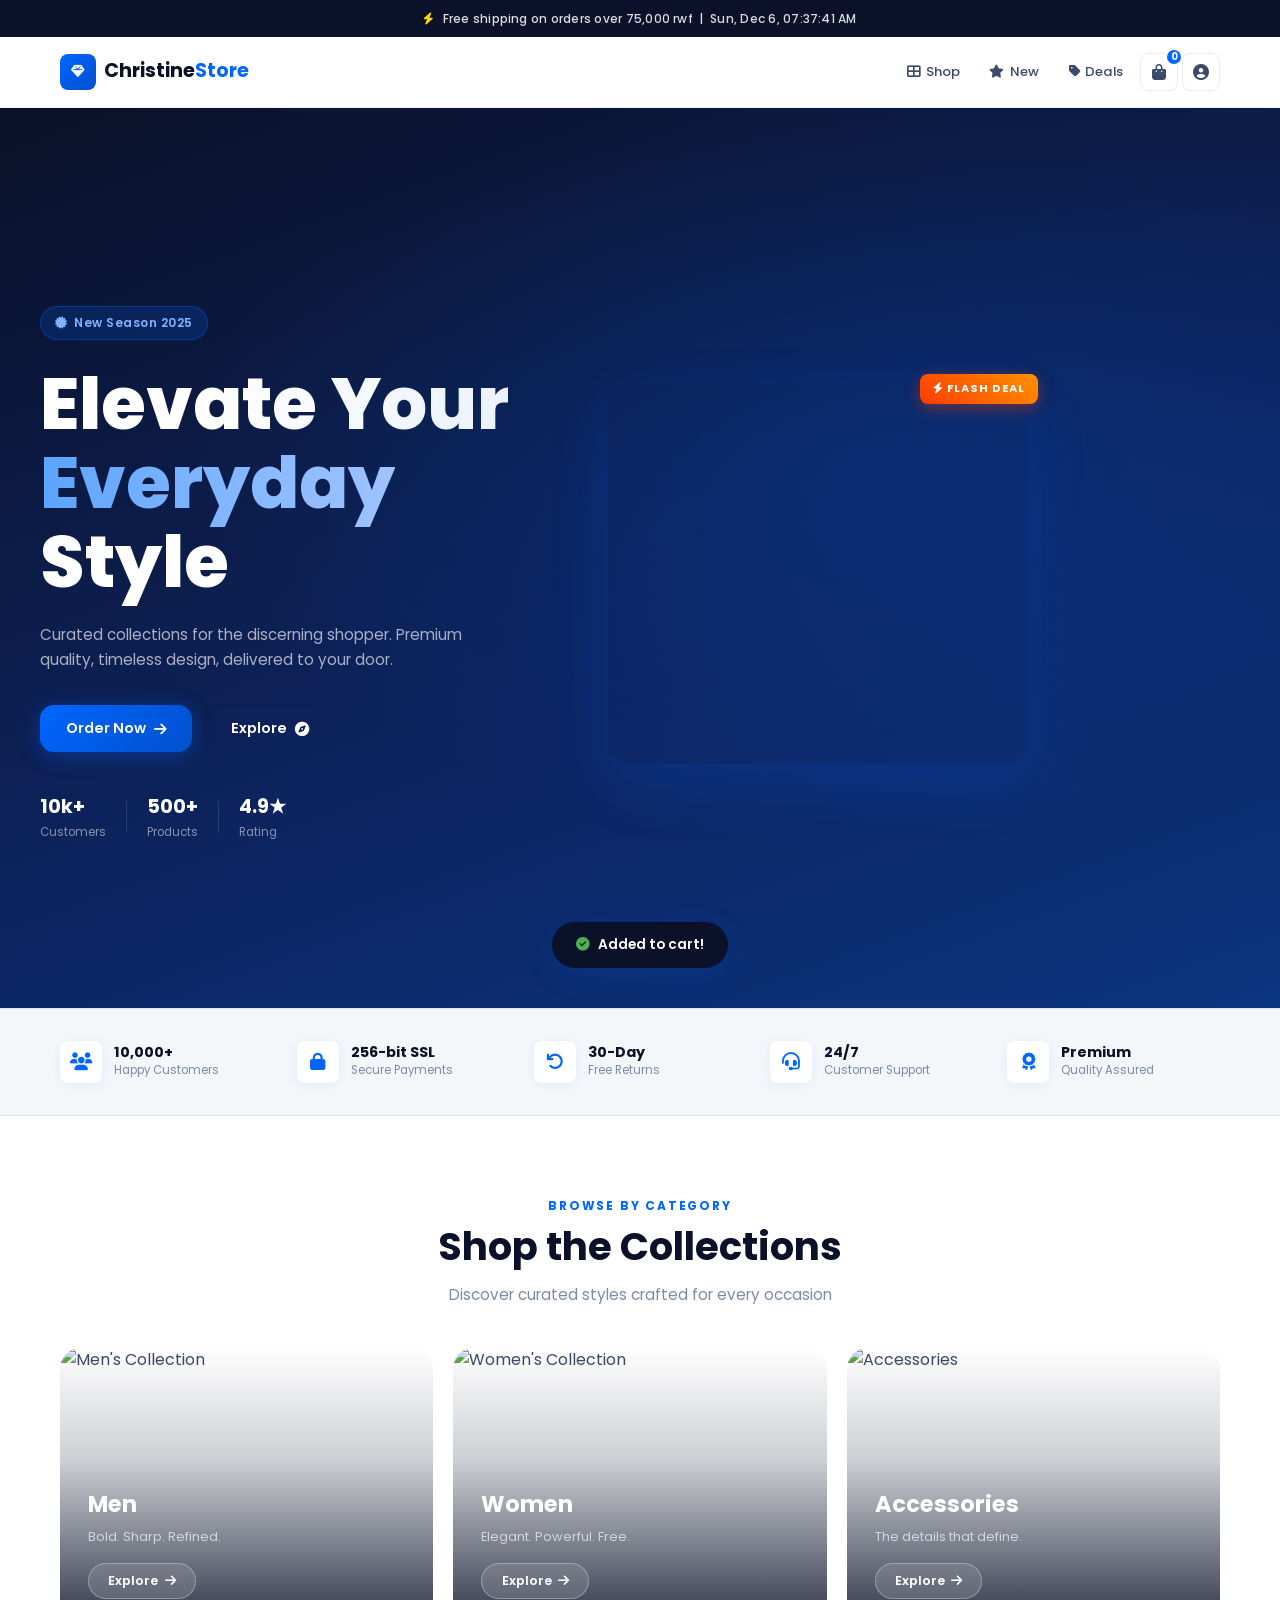
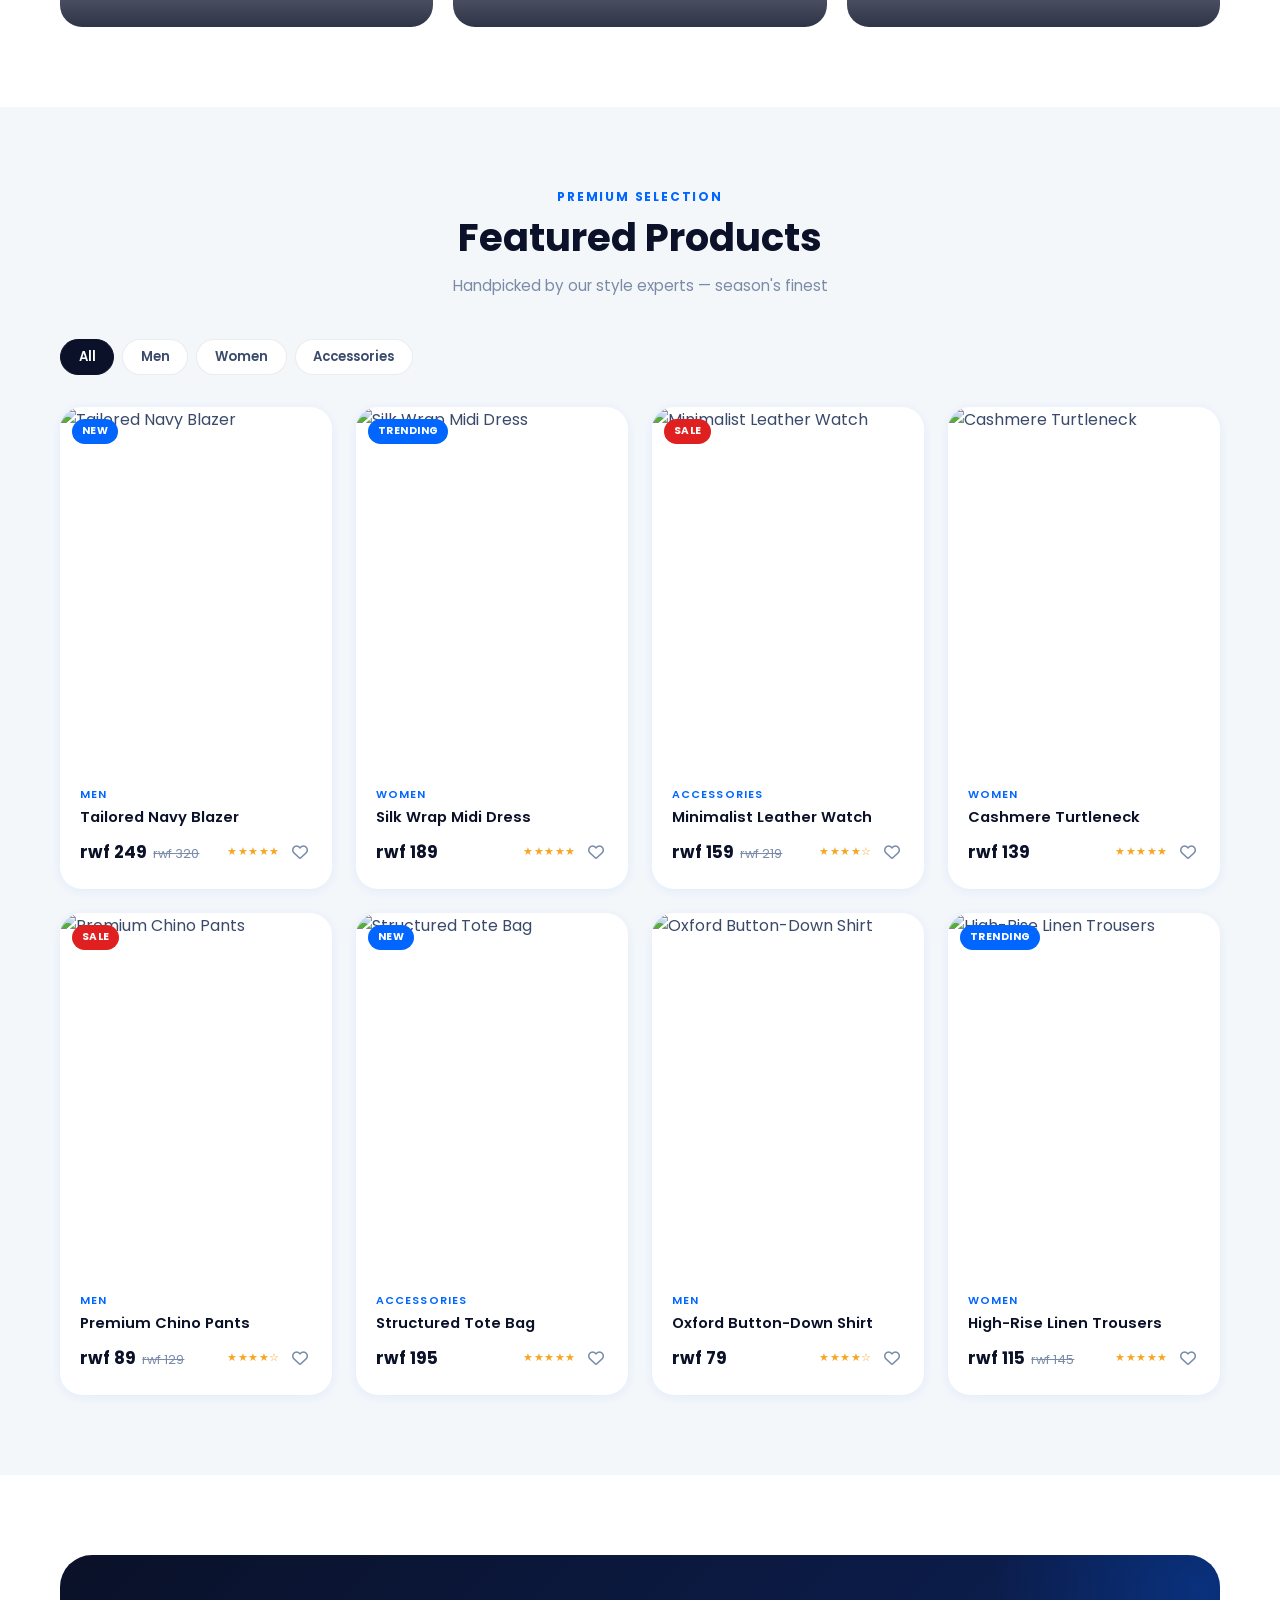
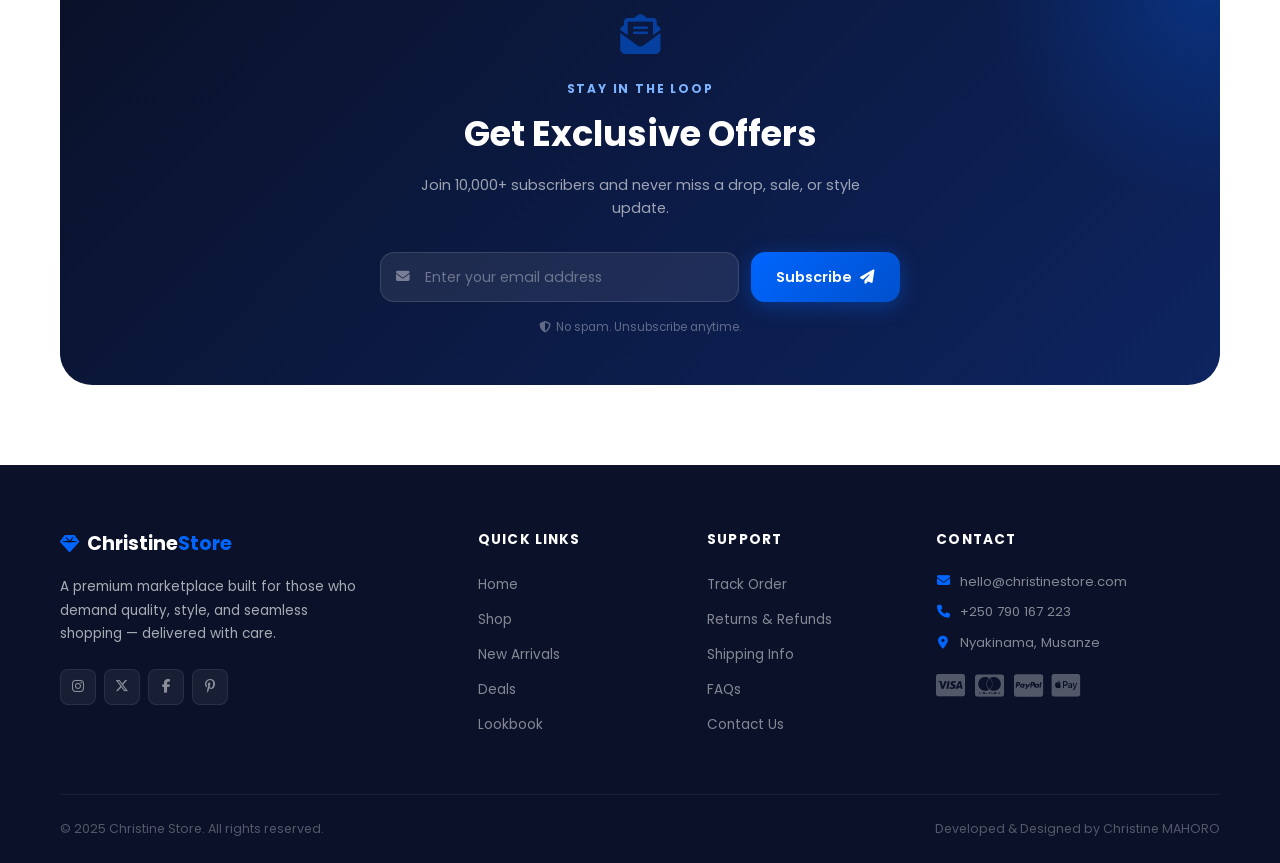
==== index.html @ c3bb5846 "Add files via upload" ====
<!DOCTYPE html>
<html lang="en">
<head>
  <meta charset="UTF-8" />
  <meta name="viewport" content="width=device-width, initial-scale=1.0" />
  <title>Christine Store — Premium Marketplace</title>
  <link rel="preconnect" href="https://fonts.googleapis.com" />
  <link rel="preconnect" href="https://fonts.gstatic.com" crossorigin />
  <link href="https://fonts.googleapis.com/css2?family=Poppins:wght@300;400;500;600;700;800&display=swap" rel="stylesheet" />
  <link rel="stylesheet" href="https://cdnjs.cloudflare.com/ajax/libs/font-awesome/6.5.0/css/all.min.css" />
  <link rel="stylesheet" href="css/styles.css" />
</head>
<body>

  <!-- ANNOUNCEMENT BAR -->
  <div class="announcement-bar">
    <span><i class="fas fa-bolt"></i> Free shipping on orders over 75,000 rwf &nbsp;|&nbsp; </span>
    <span id="live-clock"></span>
  </div>

  <!-- NAVBAR -->
  <header class="navbar" id="navbar">
    <div class="nav-container">
      <a href="#" class="nav-logo">
        <span class="logo-icon"><i class="fas fa-gem"></i></span>
        <span class="logo-text">Christine<span class="logo-accent">Store</span></span>
      </a>
      <nav class="nav-links">
        <a href="#categories" class="nav-link"><i class="fas fa-th-large"></i><span>Shop</span></a>
        <a href="#products" class="nav-link"><i class="fas fa-star"></i><span>New</span></a>
        <a href="#newsletter" class="nav-link"><i class="fas fa-tag"></i><span>Deals</span></a>
        <button class="nav-icon-btn" id="cart-btn">
          <i class="fas fa-shopping-bag"></i>
          <span class="badge" id="cart-badge">0</span>
        </button>
        <button class="nav-icon-btn" id="user-btn">
          <i class="fas fa-user-circle"></i>
        </button>
      </nav>
    </div>
  </header>

  <!-- HERO -->
  <section class="hero" id="home">
    <div class="hero-content">
      <div class="hero-left">
        <div class="hero-badge"><i class="fas fa-certificate"></i> New Season 2025</div>
        <h1 class="hero-title">
          Elevate Your<br />
          <span class="hero-gradient">Everyday</span><br />
          Style
        </h1>
        <p class="hero-subtitle">
          Curated collections for the discerning shopper. Premium quality, timeless design, delivered to your door.
        </p>
        <div class="hero-actions">
          <button class="btn btn-primary" id="hero-cta">
            Order Now <i class="fas fa-arrow-right"></i>
          </button>
          <button class="btn btn-ghost" onclick="document.getElementById('products').scrollIntoView({behavior:'smooth'})" style="color:white;">
            Explore <i class="fas fa-compass"></i>
          </button>
        </div>
        <div class="hero-stats">
          <div class="hero-stat"><strong>10k+</strong><span>Customers</span></div>
          <div class="hero-stat-sep"></div>
          <div class="hero-stat"><strong>500+</strong><span>Products</span></div>
          <div class="hero-stat-sep"></div>
          <div class="hero-stat"><strong>4.9&#9733;</strong><span>Rating</span></div>
        </div>
      </div>
      <div class="hero-right">
  <div class="hero-image-wrapper">
    <div class="hero-blob"></div>
    
    <div class="flash-deal-tag"><i class="fas fa-bolt"></i> Flash Deal</div>

    <div class="hero-slider">
      <img
        src="https://images.unsplash.com/photo-1490481651871-ab68de25d43d?w=600&q=80"
        alt="Hot Product 1"
        class="hero-img floating"
      />
      <img
        src="https://images.unsplash.com/photo-1549298916-b41d501d3772?w=600&q=80"
        alt="Hot Product 2"
        class="hero-img floating"
      />
      <img
        src="https://images.unsplash.com/photo-1523275335684-37898b6baf30?w=600&q=80"
        alt="Hot Product 3"
        class="hero-img floating"
      />
    </div>
    </div>
  </div>
</div>
    </div>
  </section>

  <!-- TRUST BAR -->
  <section class="trust-bar">
    <div class="container">
      <div class="trust-grid">
        <div class="trust-item">
          <div class="trust-icon"><i class="fas fa-users"></i></div>
          <div class="trust-info"><strong>10,000+</strong><span>Happy Customers</span></div>
        </div>
        <div class="trust-item">
          <div class="trust-icon"><i class="fas fa-lock"></i></div>
          <div class="trust-info"><strong>256-bit SSL</strong><span>Secure Payments</span></div>
        </div>
        <div class="trust-item">
          <div class="trust-icon"><i class="fas fa-undo"></i></div>
          <div class="trust-info"><strong>30-Day</strong><span>Free Returns</span></div>
        </div>
        <div class="trust-item">
          <div class="trust-icon"><i class="fas fa-headset"></i></div>
          <div class="trust-info"><strong>24/7</strong><span>Customer Support</span></div>
        </div>
        <div class="trust-item">
          <div class="trust-icon"><i class="fas fa-award"></i></div>
          <div class="trust-info"><strong>Premium</strong><span>Quality Assured</span></div>
        </div>
      </div>
    </div>
  </section>

  <!-- CATEGORY SPOTLIGHT -->
  <section class="categories" id="categories">
    <div class="container">
      <div class="section-header">
        <p class="section-label">Browse by Category</p>
        <h2 class="section-title">Shop the Collections</h2>
        <p class="section-sub">Discover curated styles crafted for every occasion</p>
      </div>
      <div class="cat-grid">
        <div class="cat-card">
          <img src="https://images.unsplash.com/photo-1617137968427-85924c800a22?w=600&q=80" alt="Men's Collection" />
          <div class="cat-overlay">
            <span class="cat-label">Men</span>
            <p class="cat-desc">Bold. Sharp. Refined.</p>
            <button class="cat-btn" onclick="filterProducts('men')">Explore <i class="fas fa-arrow-right"></i></button>
          </div>
        </div>
        <div class="cat-card">
          <img src="https://images.unsplash.com/photo-1483985988355-763728e1935b?w=600&q=80" alt="Women's Collection" />
          <div class="cat-overlay">
            <span class="cat-label">Women</span>
            <p class="cat-desc">Elegant. Powerful. Free.</p>
            <button class="cat-btn" onclick="filterProducts('women')">Explore <i class="fas fa-arrow-right"></i></button>
          </div>
        </div>
        <div class="cat-card">
          <img src="https://images.unsplash.com/photo-1523275335684-37898b6baf30?w=600&q=80" alt="Accessories" />
          <div class="cat-overlay">
            <span class="cat-label">Accessories</span>
            <p class="cat-desc">The details that define.</p>
            <button class="cat-btn" onclick="filterProducts('accessories')">Explore <i class="fas fa-arrow-right"></i></button>
          </div>
        </div>
      </div>
    </div>
  </section>

  <!-- MAIN MARKETPLACE -->
  <section class="products" id="products">
    <div class="container">
      <div class="section-header">
        <p class="section-label">Premium Selection</p>
        <h2 class="section-title">Featured Products</h2>
        <p class="section-sub">Handpicked by our style experts — season's finest</p>
      </div>
      <div class="filter-bar">
        <button class="filter-btn active" data-filter="all">All</button>
        <button class="filter-btn" data-filter="men">Men</button>
        <button class="filter-btn" data-filter="women">Women</button>
        <button class="filter-btn" data-filter="accessories">Accessories</button>
      </div>
      <div class="product-grid" id="product-grid"></div>
    </div>
  </section>

  <!-- NEWSLETTER -->
  <section class="newsletter" id="newsletter">
    <div class="container">
      <div class="newsletter-card">
        <div class="newsletter-deco"><i class="fas fa-envelope-open-text"></i></div>
        <p class="section-label">Stay in the loop</p>
        <h2 class="newsletter-title">Get Exclusive Offers</h2>
        <p class="newsletter-sub">Join 10,000+ subscribers and never miss a drop, sale, or style update.</p>
        <form class="newsletter-form" id="newsletter-form" onsubmit="handleNewsletter(event)">
          <div class="newsletter-input-wrap">
            <i class="fas fa-envelope"></i>
            <input type="email" id="nl-email" placeholder="Enter your email address" required />
          </div>
          <button type="submit" class="btn btn-primary">Subscribe <i class="fas fa-paper-plane"></i></button>
        </form>
        <p class="newsletter-note"><i class="fas fa-shield-alt"></i> No spam. Unsubscribe anytime.</p>
      </div>
    </div>
  </section>

  <!-- FOOTER -->
  <footer class="footer">
    <div class="container">
      <div class="footer-grid">
        <div class="footer-col footer-brand">
          <div class="footer-logo">
            <i class="fas fa-gem"></i>
            <span>Christine<span>Store</span></span>
          </div>
          <p class="footer-bio">
            A premium marketplace built for those who demand quality, style, and seamless shopping — delivered with care.
          </p>
          <div class="footer-socials">
            <a href="#" class="social-icon" aria-label="Instagram"><i class="fab fa-instagram"></i></a>
            <a href="#" class="social-icon" aria-label="Twitter"><i class="fab fa-x-twitter"></i></a>
            <a href="#" class="social-icon" aria-label="Facebook"><i class="fab fa-facebook-f"></i></a>
            <a href="#" class="social-icon" aria-label="Pinterest"><i class="fab fa-pinterest-p"></i></a>
          </div>
        </div>
        <div class="footer-col">
          <h4>Quick Links</h4>
          <ul>
            <li><a href="#home">Home</a></li>
            <li><a href="#categories">Shop</a></li>
            <li><a href="#products">New Arrivals</a></li>
            <li><a href="#newsletter">Deals</a></li>
            <li><a href="#">Lookbook</a></li>
          </ul>
        </div>
        <div class="footer-col">
          <h4>Support</h4>
          <ul>
            <li><a href="#">Track Order</a></li>
            <li><a href="#">Returns &amp; Refunds</a></li>
            <li><a href="#">Shipping Info</a></li>
            <li><a href="#">FAQs</a></li>
            <li><a href="#">Contact Us</a></li>
          </ul>
        </div>
        <div class="footer-col">
          <h4>Contact</h4>
          <ul class="contact-list">
            <li><i class="fas fa-envelope"></i> hello@christinestore.com</li>
            <li><i class="fas fa-phone"></i> +250 790 167 223</li>
            <li><i class="fas fa-map-marker-alt"></i>Nyakinama, Musanze</li>
          </ul>
          <div class="payment-icons">
            <i class="fab fa-cc-visa"></i>
            <i class="fab fa-cc-mastercard"></i>
            <i class="fab fa-cc-paypal"></i>
            <i class="fab fa-cc-apple-pay"></i>
          </div>
        </div>
      </div>
      <div class="footer-bottom">
        <p>&copy; 2025 Christine Store. All rights reserved.</p>
        <div class="footer-bottom-links">
          <a href="#">Developed & Designed by Christine MAHORO</a>
        </div>
      </div>
    </div>
  </footer>

  <!-- AUTH MODAL -->
  <div class="modal-overlay" id="auth-modal" role="dialog" aria-modal="true" aria-labelledby="modal-heading">
    <div class="modal-card">
      <button class="modal-close" id="modal-close-btn" aria-label="Close"><i class="fas fa-times"></i></button>
      <div class="modal-header">
        <div class="modal-logo"><i class="fas fa-gem"></i></div>
        <h2 id="modal-heading">Create Your Account</h2>
        <p>Sign up to place your order and track your purchases.</p>
      </div>
      <form class="modal-form" id="auth-form" onsubmit="handleAuthSubmit(event)" novalidate>
        <div class="form-group">
          <label for="reg-name">Full Name</label>
          <div class="input-wrap">
            <i class="fas fa-user"></i>
            <input type="text" id="reg-name" placeholder="Jane Doe" autocomplete="name" />
          </div>
          <span class="field-error" id="name-error"></span>
        </div>
        <div class="form-group">
          <label for="reg-email">Email Address</label>
          <div class="input-wrap">
            <i class="fas fa-envelope"></i>
            <input type="email" id="reg-email" placeholder="jane@example.com" autocomplete="email" />
          </div>
          <span class="field-error" id="email-error"></span>
        </div>
        <div class="form-group">
          <label for="reg-password">Password</label>
          <div class="input-wrap">
            <i class="fas fa-lock"></i>
            <input type="password" id="reg-password" placeholder="Min. 8 characters" autocomplete="new-password" />
          </div>
          <span class="field-error" id="pass-error"></span>
        </div>
        <button type="submit" class="btn btn-primary btn-full">
          Create Account &amp; Continue <i class="fas fa-arrow-right"></i>
        </button>
        <p class="modal-terms">
          By registering you agree to our <a href="#">Terms</a> and <a href="#">Privacy Policy</a>.
        </p>
      </form>
    </div>
  </div>

  <!-- TOAST NOTIFICATION -->
  <div class="toast" id="toast">
    <i class="fas fa-check-circle"></i>
    <span id="toast-msg">Added to cart!</span>
  </div>

  <script src="js/main.js"></script>
</body>
</html>
---- css/styles.css ----
/* ─── RESET & VARIABLES ─── */
*, *::before, *::after { box-sizing: border-box; margin: 0; padding: 0; }

:root {
  --navy:       #0A1128;
  --navy-mid:   #0D1940;
  --blue:       #0066FF;
  --blue-lt:    #3385FF;
  --blue-dark:  #0050CC;
  --slate:      #F4F7FA;
  --slate-mid:  #E8EDF5;
  --white:      #FFFFFF;
  --text-dark:  #0A1128;
  --text-body:  #3A4A6B;
  --text-muted: #7A8BA8;
  --border:     rgba(10,17,40,0.08);
  --shadow-sm:  0 2px 12px rgba(0,102,255,0.08);
  --shadow-md:  0 8px 32px rgba(0,102,255,0.12);
  --shadow-lg:  0 20px 60px rgba(0,102,255,0.16);
  --radius-sm:  8px;
  --radius-md:  14px;
  --radius-lg:  22px;
  --radius-xl:  32px;
  --transition: 0.3s cubic-bezier(0.4, 0, 0.2, 1);
}

html { scroll-behavior: smooth; }

body {
  font-family: 'Poppins', sans-serif;
  font-size: 16px;
  line-height: 1.6;
  color: var(--text-body);
  background: var(--white);
  overflow-x: hidden;
}

img { display: block; width: 100%; object-fit: cover; }
a { text-decoration: none; color: inherit; }
ul { list-style: none; }
button { cursor: pointer; font-family: inherit; }

.container {
  width: 100%;
  max-width: 1200px;
  margin: 0 auto;
  padding: 0 1.25rem;
}

/* ─── ANNOUNCEMENT BAR ─── */
.announcement-bar {
  background: var(--navy);
  color: rgba(255,255,255,0.85);
  font-size: 0.75rem;
  font-weight: 500;
  text-align: center;
  padding: 0.55rem 1rem;
  letter-spacing: 0.02em;
  position: relative;
  z-index: 1001;
}
.announcement-bar i { color: #FFD700; margin-right: 0.3rem; }

/* ─── NAVBAR ─── */
.navbar {
  position: sticky;
  top: 0;
  z-index: 1000;
  background: rgba(255,255,255,0.72);
  backdrop-filter: blur(24px) saturate(180%);
  -webkit-backdrop-filter: blur(24px) saturate(180%);
  border-bottom: 1px solid rgba(0,102,255,0.08);
  transition: var(--transition);
}
.navbar.scrolled {
  background: rgba(255,255,255,0.92);
  box-shadow: var(--shadow-sm);
  padding-block: 0;
}
.nav-container {
  display: flex;
  align-items: center;
  justify-content: space-between;
  padding: 1rem 1.25rem;
  max-width: 1200px;
  margin: 0 auto;
  transition: padding var(--transition);
}
.navbar.scrolled .nav-container { padding-block: 0.65rem; }

.nav-logo {
  display: flex;
  align-items: center;
  gap: 0.5rem;
  font-weight: 700;
  font-size: 1.2rem;
  color: var(--navy);
}
.logo-icon {
  width: 36px; height: 36px;
  background: linear-gradient(135deg, var(--blue), var(--blue-dark));
  border-radius: var(--radius-sm);
  display: flex; align-items: center; justify-content: center;
  color: white;
  font-size: 0.85rem;
}
.logo-accent { color: var(--blue); }

.nav-links {
  display: flex;
  align-items: center;
  gap: 0.25rem;
}
.nav-link {
  display: flex;
  align-items: center;
  gap: 0.35rem;
  font-size: 0.82rem;
  font-weight: 500;
  color: var(--text-body);
  padding: 0.45rem 0.8rem;
  border-radius: var(--radius-sm);
  transition: var(--transition);
}
.nav-link span { display: none; }
.nav-link:hover { background: rgba(0,102,255,0.06); color: var(--blue); }

.nav-icon-btn {
  position: relative;
  background: none;
  border: 1px solid var(--border);
  border-radius: var(--radius-sm);
  width: 38px; height: 38px;
  display: flex; align-items: center; justify-content: center;
  font-size: 1rem;
  color: var(--text-body);
  transition: var(--transition);
}
.nav-icon-btn:hover { background: var(--blue); color: white; border-color: var(--blue); }

.badge {
  position: absolute;
  top: -6px; right: -6px;
  background: var(--blue);
  color: white;
  font-size: 0.6rem;
  font-weight: 700;
  width: 18px; height: 18px;
  border-radius: 50%;
  display: flex; align-items: center; justify-content: center;
  border: 2px solid white;
}

/* ─── BUTTONS ─── */
.btn {
  display: inline-flex;
  align-items: center;
  gap: 0.5rem;
  font-family: inherit;
  font-size: 0.9rem;
  font-weight: 600;
  padding: 0.75rem 1.6rem;
  border-radius: var(--radius-md);
  border: none;
  transition: var(--transition);
  white-space: nowrap;
}
.btn-primary {
  background: linear-gradient(135deg, var(--blue), var(--blue-dark));
  color: white;
  box-shadow: 0 4px 20px rgba(0,102,255,0.35);
}
.btn-primary:hover {
  transform: translateY(-2px);
  box-shadow: 0 8px 28px rgba(0,102,255,0.45);
}
.btn-ghost {
  background: transparent;
  color: var(--navy);
  border: 1.5px solid rgba(10,17,40,0.15);
}
.btn-ghost:hover {
  background: var(--navy);
  color: white;
  border-color: var(--navy);
  transform: translateY(-2px);
}
.btn-full { width: 100%; justify-content: center; }

/* ─── SECTION HEADER ─── */
.section-header {
  text-align: center;
  margin-bottom: 2.5rem;
}
.section-label {
  font-size: 0.75rem;
  font-weight: 700;
  text-transform: uppercase;
  letter-spacing: 0.15em;
  color: var(--blue);
  margin-bottom: 0.5rem;
}
.section-title {
  font-size: clamp(1.6rem, 4vw, 2.4rem);
  font-weight: 700;
  color: var(--navy);
  line-height: 1.25;
  margin-bottom: 0.75rem;
}
.section-sub {
  font-size: 0.95rem;
  color: var(--text-muted);
  max-width: 500px;
  margin: 0 auto;
}

/* ─── HERO ─── */
.hero {
  background: linear-gradient(160deg, var(--navy) 0%, #0D2460 60%, #0A3580 100%);
  min-height: 100svh;
  display: flex;
  flex-direction: column;
  justify-content: center;
  padding: 5rem 1.25rem 3rem;
  position: relative;
  overflow: hidden;
}
.hero::before {
  content: '';
  position: absolute;
  inset: 0;
  background: radial-gradient(ellipse 80% 60% at 70% 40%, rgba(0,102,255,0.18) 0%, transparent 70%);
  pointer-events: none;
}
.hero-content {
  max-width: 1200px;
  margin: 0 auto;
  width: 100%;
  display: flex;
  flex-direction: column;
  gap: 3rem;
}
.hero-left { flex: 1; }
.hero-badge {
  display: inline-flex;
  align-items: center;
  gap: 0.4rem;
  background: rgba(0,102,255,0.18);
  border: 1px solid rgba(0,102,255,0.35);
  color: #7DB3FF;
  font-size: 0.75rem;
  font-weight: 600;
  padding: 0.4rem 0.9rem;
  border-radius: 100px;
  margin-bottom: 1.5rem;
  letter-spacing: 0.04em;
}
.hero-title {
  font-size: clamp(2.4rem, 8vw, 4.5rem);
  font-weight: 800;
  color: white;
  line-height: 1.1;
  margin-bottom: 1.25rem;
}
.hero-gradient {
  background: linear-gradient(90deg, #5BA4FF, #A8C8FF);
  -webkit-background-clip: text;
  -webkit-text-fill-color: transparent;
  background-clip: text;
}
.hero-subtitle {
  font-size: 0.95rem;
  color: rgba(255,255,255,0.65);
  max-width: 440px;
  margin-bottom: 2rem;
  line-height: 1.7;
}
.hero-actions {
  display: flex;
  flex-wrap: wrap;
  gap: 0.75rem;
  margin-bottom: 2.5rem;
}
.hero-stats {
  display: flex;
  align-items: center;
  gap: 1.25rem;
}
.hero-stat {
  display: flex;
  flex-direction: column;
}
.hero-stat strong {
  font-size: 1.2rem;
  font-weight: 700;
  color: white;
}
.hero-stat span {
  font-size: 0.72rem;
  color: rgba(255,255,255,0.5);
}
.hero-stat-sep {
  width: 1px;
  height: 2rem;
  background: rgba(255,255,255,0.12);
}

/* ─── FLASH DEAL SLIDER LOGIC ─── */

/* Container for the sliding images */
.hero-slider {
  position: relative;
  height: 380px;
  width: 100%;
  border-radius: var(--radius-lg);
  overflow: hidden;
  z-index: 1;
  box-shadow: var(--shadow-lg);
}

.hero-slider .hero-img {
  position: absolute;
  top: 0;
  left: 0;
  width: 100%;
  height: 100%;
  object-fit: cover;
  opacity: 0; /* Hidden by default */
  transform: translateX(30px); /* Start slightly to the right */
  transition: none; /* We use animation instead */
  animation: productCycle 12s infinite; 
}

/* Flash Deal Tag Styling */
.flash-deal-tag {
  position: absolute;
  top: -10px;
  right: -10px;
  background: linear-gradient(45deg, #FF3D00, #FF9100);
  color: white;
  padding: 0.4rem 0.8rem;
  border-radius: 8px;
  font-size: 0.7rem;
  font-weight: 700;
  z-index: 5;
  text-transform: uppercase;
  letter-spacing: 1px;
  box-shadow: 0 4px 15px rgba(255, 61, 0, 0.4);
  animation: pulse-red 2s infinite;
}

/* Animation Timing for 3 Images (4 seconds each) */
.hero-slider .hero-img:nth-child(1) { animation-delay: 0s; }
.hero-slider .hero-img:nth-child(2) { animation-delay: 4s; }
.hero-slider .hero-img:nth-child(3) { animation-delay: 8s; }

@keyframes productCycle {
  0% { opacity: 0; transform: translateX(30px); }
  5% { opacity: 1; transform: translateX(0); }
  30% { opacity: 1; transform: translateX(0); }
  35% { opacity: 0; transform: translateX(-30px); }
  100% { opacity: 0; }
}

@keyframes pulse-red {
  0% { transform: scale(1); }
  50% { transform: scale(1.05); }
  100% { transform: scale(1); }
}

/* Preserving your existing floating and badge animations */
.floating { animation: floating 4s ease-in-out infinite; }
@keyframes floating {
  0%, 100% { transform: translateY(0px) rotate(0deg); }
  50% { transform: translateY(-14px) rotate(0.5deg); }
}

/* Ensure image wrapper doesn't collapse */
.hero-image-wrapper {
  position: relative;
  width: min(340px, 100%);
  margin: 0 auto;
}
/* ─── TRUST BAR ─── */
.trust-bar {
  padding: 2rem 0;
  background: var(--slate);
  border-top: 1px solid var(--border);
  border-bottom: 1px solid var(--border);
}
.trust-grid {
  display: grid;
  grid-template-columns: repeat(2, 1fr);
  gap: 1.5rem;
}
.trust-item {
  display: flex;
  align-items: center;
  gap: 0.75rem;
}
.trust-icon {
  width: 42px; height: 42px;
  background: white;
  border-radius: var(--radius-sm);
  display: flex; align-items: center; justify-content: center;
  color: var(--blue);
  font-size: 1.1rem;
  flex-shrink: 0;
  box-shadow: var(--shadow-sm);
}
.trust-info { display: flex; flex-direction: column; }
.trust-info strong {
  font-size: 0.9rem;
  font-weight: 700;
  color: var(--navy);
  line-height: 1.2;
}
.trust-info span {
  font-size: 0.72rem;
  color: var(--text-muted);
}

/* ─── CATEGORIES ─── */
.categories {
  padding: 5rem 0;
  background: var(--white);
}
.cat-grid {
  display: grid;
  grid-template-columns: 1fr;
  gap: 1.25rem;
}
.cat-card {
  position: relative;
  border-radius: var(--radius-lg);
  overflow: hidden;
  aspect-ratio: 4/3;
  cursor: pointer;
}
.cat-card img {
  height: 100%;
  transition: transform 0.6s cubic-bezier(0.4,0,0.2,1);
}
.cat-card:hover img { transform: scale(1.07); }
.cat-overlay {
  position: absolute;
  inset: 0;
  background: linear-gradient(to top, rgba(10,17,40,0.85) 0%, rgba(10,17,40,0.2) 60%, transparent 100%);
  display: flex;
  flex-direction: column;
  justify-content: flex-end;
  padding: 1.75rem;
  transition: var(--transition);
}
.cat-label {
  font-size: 1.4rem;
  font-weight: 700;
  color: white;
  display: block;
  margin-bottom: 0.25rem;
}
.cat-desc {
  font-size: 0.8rem;
  color: rgba(255,255,255,0.65);
  margin-bottom: 1rem;
}
.cat-btn {
  background: rgba(255,255,255,0.12);
  border: 1px solid rgba(255,255,255,0.3);
  backdrop-filter: blur(8px);
  color: white;
  font-size: 0.8rem;
  font-weight: 600;
  font-family: inherit;
  padding: 0.5rem 1.2rem;
  border-radius: 100px;
  display: inline-flex;
  align-items: center;
  gap: 0.4rem;
  transition: var(--transition);
  cursor: pointer;
  width: fit-content;
}
.cat-btn:hover { background: var(--blue); border-color: var(--blue); transform: translateX(4px); }

/* ─── PRODUCTS ─── */
.products {
  padding: 5rem 0;
  background: var(--slate);
}
.filter-bar {
  display: flex;
  gap: 0.5rem;
  margin-bottom: 2rem;
  flex-wrap: wrap;
}
.filter-btn {
  background: white;
  border: 1.5px solid var(--border);
  color: var(--text-body);
  font-family: inherit;
  font-size: 0.82rem;
  font-weight: 600;
  padding: 0.45rem 1.1rem;
  border-radius: 100px;
  transition: var(--transition);
}
.filter-btn.active,
.filter-btn:hover {
  background: var(--navy);
  color: white;
  border-color: var(--navy);
}

.product-grid {
  display: grid;
  grid-template-columns: repeat(auto-fill, minmax(260px, 1fr));
  gap: 1.5rem;
}

/* Product card rendered by JS */
.product-card {
  background: white;
  border-radius: var(--radius-lg);
  overflow: hidden;
  box-shadow: var(--shadow-sm);
  transition: var(--transition);
  position: relative;
}
.product-card:hover {
  transform: translateY(-6px);
  box-shadow: var(--shadow-md);
}
.product-img-wrap {
  position: relative;
  overflow: hidden;
  aspect-ratio: 3/4;
}
.product-img-wrap img {
  height: 100%;
  transition: transform 0.5s ease;
}
.product-card:hover .product-img-wrap img { transform: scale(1.06); }
.product-overlay {
  position: absolute;
  inset: 0;
  background: rgba(10,17,40,0.35);
  display: flex;
  align-items: center;
  justify-content: center;
  opacity: 0;
  transition: var(--transition);
}
.product-card:hover .product-overlay { opacity: 1; }
.add-to-cart-btn {
  background: white;
  color: var(--navy);
  border: none;
  font-family: inherit;
  font-size: 0.82rem;
  font-weight: 700;
  padding: 0.65rem 1.4rem;
  border-radius: 100px;
  display: flex;
  align-items: center;
  gap: 0.4rem;
  transform: translateY(12px);
  transition: var(--transition);
  cursor: pointer;
}
.product-card:hover .add-to-cart-btn { transform: translateY(0); }
.add-to-cart-btn:hover { background: var(--blue); color: white; }

.product-badge {
  position: absolute;
  top: 0.75rem; left: 0.75rem;
  background: var(--blue);
  color: white;
  font-size: 0.65rem;
  font-weight: 700;
  padding: 0.25rem 0.6rem;
  border-radius: 100px;
  letter-spacing: 0.05em;
  text-transform: uppercase;
}
.product-badge.sale { background: #E02020; }

.product-info {
  padding: 1rem 1.25rem 1.25rem;
}
.product-category {
  font-size: 0.68rem;
  font-weight: 600;
  text-transform: uppercase;
  letter-spacing: 0.1em;
  color: var(--blue);
  margin-bottom: 0.3rem;
}
.product-name {
  font-size: 0.92rem;
  font-weight: 600;
  color: var(--navy);
  margin-bottom: 0.5rem;
  line-height: 1.35;
}
.product-footer {
  display: flex;
  align-items: center;
  justify-content: space-between;
}
.product-price {
  display: flex;
  align-items: baseline;
  gap: 0.4rem;
}
.price-current {
  font-size: 1.05rem;
  font-weight: 700;
  color: var(--navy);
}
.price-old {
  font-size: 0.78rem;
  color: var(--text-muted);
  text-decoration: line-through;
}
.product-stars {
  font-size: 0.7rem;
  color: #F5A623;
  letter-spacing: 0.05em;
}
.wishlist-btn {
  background: none;
  border: none;
  font-size: 1rem;
  color: var(--text-muted);
  transition: var(--transition);
  cursor: pointer;
  padding: 0.25rem;
}
.wishlist-btn:hover, .wishlist-btn.active { color: #E02020; }

/* ─── NEWSLETTER ─── */
.newsletter {
  padding: 5rem 0;
  background: white;
}
.newsletter-card {
  background: linear-gradient(135deg, var(--navy) 0%, #0D2460 100%);
  border-radius: var(--radius-xl);
  padding: 3rem 2rem;
  text-align: center;
  position: relative;
  overflow: hidden;
}
.newsletter-card::before {
  content: '';
  position: absolute;
  top: -50%; right: -20%;
  width: 500px; height: 500px;
  background: radial-gradient(circle, rgba(0,102,255,0.25) 0%, transparent 60%);
  pointer-events: none;
}
.newsletter-deco {
  font-size: 2.5rem;
  color: rgba(0,102,255,0.5);
  margin-bottom: 0.75rem;
  position: relative;
}
.newsletter-card .section-label { color: #7DB3FF; }
.newsletter-title {
  font-size: clamp(1.5rem, 4vw, 2.2rem);
  font-weight: 700;
  color: white;
  margin-bottom: 0.75rem;
}
.newsletter-sub {
  color: rgba(255,255,255,0.6);
  font-size: 0.9rem;
  margin-bottom: 2rem;
  max-width: 440px;
  margin-left: auto;
  margin-right: auto;
}
.newsletter-form {
  display: flex;
  flex-direction: column;
  gap: 0.75rem;
  max-width: 520px;
  margin: 0 auto 1rem;
}
.newsletter-input-wrap {
  position: relative;
  flex: 1;
}
.newsletter-input-wrap i {
  position: absolute;
  left: 1rem;
  top: 50%;
  transform: translateY(-50%);
  color: rgba(255,255,255,0.4);
  font-size: 0.85rem;
}
.newsletter-input-wrap input {
  width: 100%;
  background: rgba(255,255,255,0.08);
  border: 1.5px solid rgba(255,255,255,0.12);
  border-radius: var(--radius-md);
  padding: 0.85rem 1rem 0.85rem 2.75rem;
  font-family: inherit;
  font-size: 0.88rem;
  color: white;
  outline: none;
  transition: var(--transition);
}
.newsletter-input-wrap input::placeholder { color: rgba(255,255,255,0.35); }
.newsletter-input-wrap input:focus { border-color: var(--blue); background: rgba(0,102,255,0.1); }
.newsletter-note {
  font-size: 0.72rem;
  color: rgba(255,255,255,0.35);
  display: flex;
  align-items: center;
  gap: 0.3rem;
  justify-content: center;
}

/* ─── FOOTER ─── */
.footer {
  background: var(--navy);
  color: rgba(255,255,255,0.65);
  padding: 4rem 0 0;
}
.footer-grid {
  display: grid;
  grid-template-columns: 1fr;
  gap: 2.5rem;
  padding-bottom: 3rem;
  border-bottom: 1px solid rgba(255,255,255,0.06);
}
.footer-logo {
  display: flex;
  align-items: center;
  gap: 0.5rem;
  font-size: 1.2rem;
  font-weight: 700;
  color: white;
  margin-bottom: 1rem;
}
.footer-logo i { color: var(--blue); }
.footer-logo span span { color: var(--blue); }
.footer-bio {
  font-size: 0.85rem;
  line-height: 1.7;
  margin-bottom: 1.5rem;
  max-width: 300px;
}
.footer-socials { display: flex; gap: 0.5rem; }
.social-icon {
  width: 36px; height: 36px;
  background: rgba(255,255,255,0.06);
  border: 1px solid rgba(255,255,255,0.08);
  border-radius: var(--radius-sm);
  display: flex; align-items: center; justify-content: center;
  color: rgba(255,255,255,0.5);
  font-size: 0.85rem;
  transition: var(--transition);
}
.social-icon:hover { background: var(--blue); border-color: var(--blue); color: white; }

.footer-col h4 {
  font-size: 0.85rem;
  font-weight: 700;
  color: white;
  text-transform: uppercase;
  letter-spacing: 0.08em;
  margin-bottom: 1.25rem;
}
.footer-col ul li {
  margin-bottom: 0.6rem;
}
.footer-col ul li a {
  font-size: 0.85rem;
  color: rgba(255,255,255,0.5);
  transition: var(--transition);
}
.footer-col ul li a:hover { color: white; padding-left: 4px; }
.contact-list li {
  display: flex;
  align-items: center;
  gap: 0.6rem;
  font-size: 0.82rem;
  color: rgba(255,255,255,0.5);
  margin-bottom: 0.7rem;
}
.contact-list i { color: var(--blue); width: 14px; text-align: center; }
.payment-icons {
  display: flex;
  gap: 0.6rem;
  margin-top: 1.25rem;
  font-size: 1.6rem;
  color: rgba(255,255,255,0.3);
}
.footer-bottom {
  display: flex;
  flex-direction: column;
  gap: 0.75rem;
  padding: 1.5rem 0;
  text-align: center;
  font-size: 0.78rem;
  color: rgba(255,255,255,0.3);
}
.footer-bottom-links {
  display: flex;
  gap: 1.25rem;
  justify-content: center;
  flex-wrap: wrap;
}
.footer-bottom-links a {
  color: rgba(255,255,255,0.3);
  font-size: 0.78rem;
  transition: color var(--transition);
}
.footer-bottom-links a:hover { color: white; }

/* ─── AUTH MODAL ─── */
.modal-overlay {
  position: fixed;
  inset: 0;
  z-index: 9999;
  background: rgba(10,17,40,0.7);
  backdrop-filter: blur(8px);
  display: flex;
  align-items: center;
  justify-content: center;
  padding: 1rem;
  opacity: 0;
  pointer-events: none;
  transition: opacity 0.35s ease;
}
.modal-overlay.active {
  opacity: 1;
  pointer-events: all;
}
.modal-card {
  background: white;
  border-radius: var(--radius-xl);
  padding: 2.5rem 2rem;
  width: 100%;
  max-width: 420px;
  position: relative;
  transform: translateY(30px) scale(0.97);
  transition: transform 0.35s cubic-bezier(0.34,1.56,0.64,1);
  box-shadow: var(--shadow-lg);
}
.modal-overlay.active .modal-card { transform: translateY(0) scale(1); }
.modal-close {
  position: absolute;
  top: 1.25rem; right: 1.25rem;
  background: var(--slate);
  border: none;
  width: 32px; height: 32px;
  border-radius: 50%;
  display: flex; align-items: center; justify-content: center;
  font-size: 0.75rem;
  color: var(--text-body);
  transition: var(--transition);
}
.modal-close:hover { background: #eee; }
.modal-header { text-align: center; margin-bottom: 1.75rem; }
.modal-logo {
  width: 52px; height: 52px;
  background: linear-gradient(135deg, var(--blue), var(--blue-dark));
  border-radius: var(--radius-md);
  display: flex; align-items: center; justify-content: center;
  color: white;
  font-size: 1.2rem;
  margin: 0 auto 1rem;
}
.modal-header h2 {
  font-size: 1.35rem;
  font-weight: 700;
  color: var(--navy);
  margin-bottom: 0.35rem;
}
.modal-header p { font-size: 0.85rem; color: var(--text-muted); }

.modal-form { display: flex; flex-direction: column; gap: 1rem; }
.form-group { display: flex; flex-direction: column; gap: 0.35rem; }
.form-group label {
  font-size: 0.8rem;
  font-weight: 600;
  color: var(--text-dark);
}
.input-wrap { position: relative; }
.input-wrap i {
  position: absolute;
  left: 0.9rem;
  top: 50%;
  transform: translateY(-50%);
  color: var(--text-muted);
  font-size: 0.82rem;
  pointer-events: none;
}
.input-wrap input {
  width: 100%;
  border: 1.5px solid var(--border);
  border-radius: var(--radius-sm);
  padding: 0.75rem 1rem 0.75rem 2.5rem;
  font-family: inherit;
  font-size: 0.88rem;
  color: var(--text-dark);
  outline: none;
  transition: var(--transition);
  background: var(--slate);
}
.input-wrap input:focus { border-color: var(--blue); background: white; box-shadow: 0 0 0 3px rgba(0,102,255,0.08); }
.input-wrap input.error { border-color: #E02020; box-shadow: 0 0 0 3px rgba(224,32,32,0.08); }

.field-error {
  font-size: 0.73rem;
  color: #E02020;
  font-weight: 500;
  min-height: 1rem;
}
.modal-terms {
  font-size: 0.72rem;
  color: var(--text-muted);
  text-align: center;
  margin-top: 0.25rem;
}
.modal-terms a { color: var(--blue); }

/* ─── TOAST ─── */
.toast {
  position: fixed;
  bottom: 2rem;
  left: 50%;
  transform: translateX(-50%) translateY(100px);
  background: var(--navy);
  color: white;
  padding: 0.75rem 1.5rem;
  border-radius: 100px;
  font-size: 0.85rem;
  font-weight: 600;
  display: flex;
  align-items: center;
  gap: 0.5rem;
  z-index: 9998;
  box-shadow: var(--shadow-md);
  transition: transform 0.4s cubic-bezier(0.34,1.56,0.64,1);
  pointer-events: none;
}
.toast.visible { transform: translateX(-50%) translateY(0); }
.toast i { color: #4CAF50; }

/* ─── RESPONSIVE — TABLET ─── */
@media (min-width: 600px) {
  .trust-grid { grid-template-columns: repeat(3, 1fr); }
  .cat-grid { grid-template-columns: repeat(2, 1fr); }
  .cat-grid .cat-card:last-child { grid-column: span 2; }
  .newsletter-form { flex-direction: row; }
  .newsletter-form .btn { flex-shrink: 0; }
  .footer-grid { grid-template-columns: repeat(2, 1fr); }
  .nav-link span { display: inline; }
}

/* ─── RESPONSIVE — DESKTOP ─── */
@media (min-width: 900px) {
  .hero-content { flex-direction: row; align-items: center; }
  .hero-left { max-width: 520px; }
  .trust-grid { grid-template-columns: repeat(5, 1fr); }
  .cat-grid { grid-template-columns: repeat(3, 1fr); }
  .cat-grid .cat-card:last-child { grid-column: auto; }
  .footer-grid { grid-template-columns: 2fr 1fr 1fr 1.5fr; }
  .footer-bottom { flex-direction: row; justify-content: space-between; }
}

@media (min-width: 1100px) {
  .hero-img { height: 480px; }
  .hero-image-wrapper { width: 420px; }
}
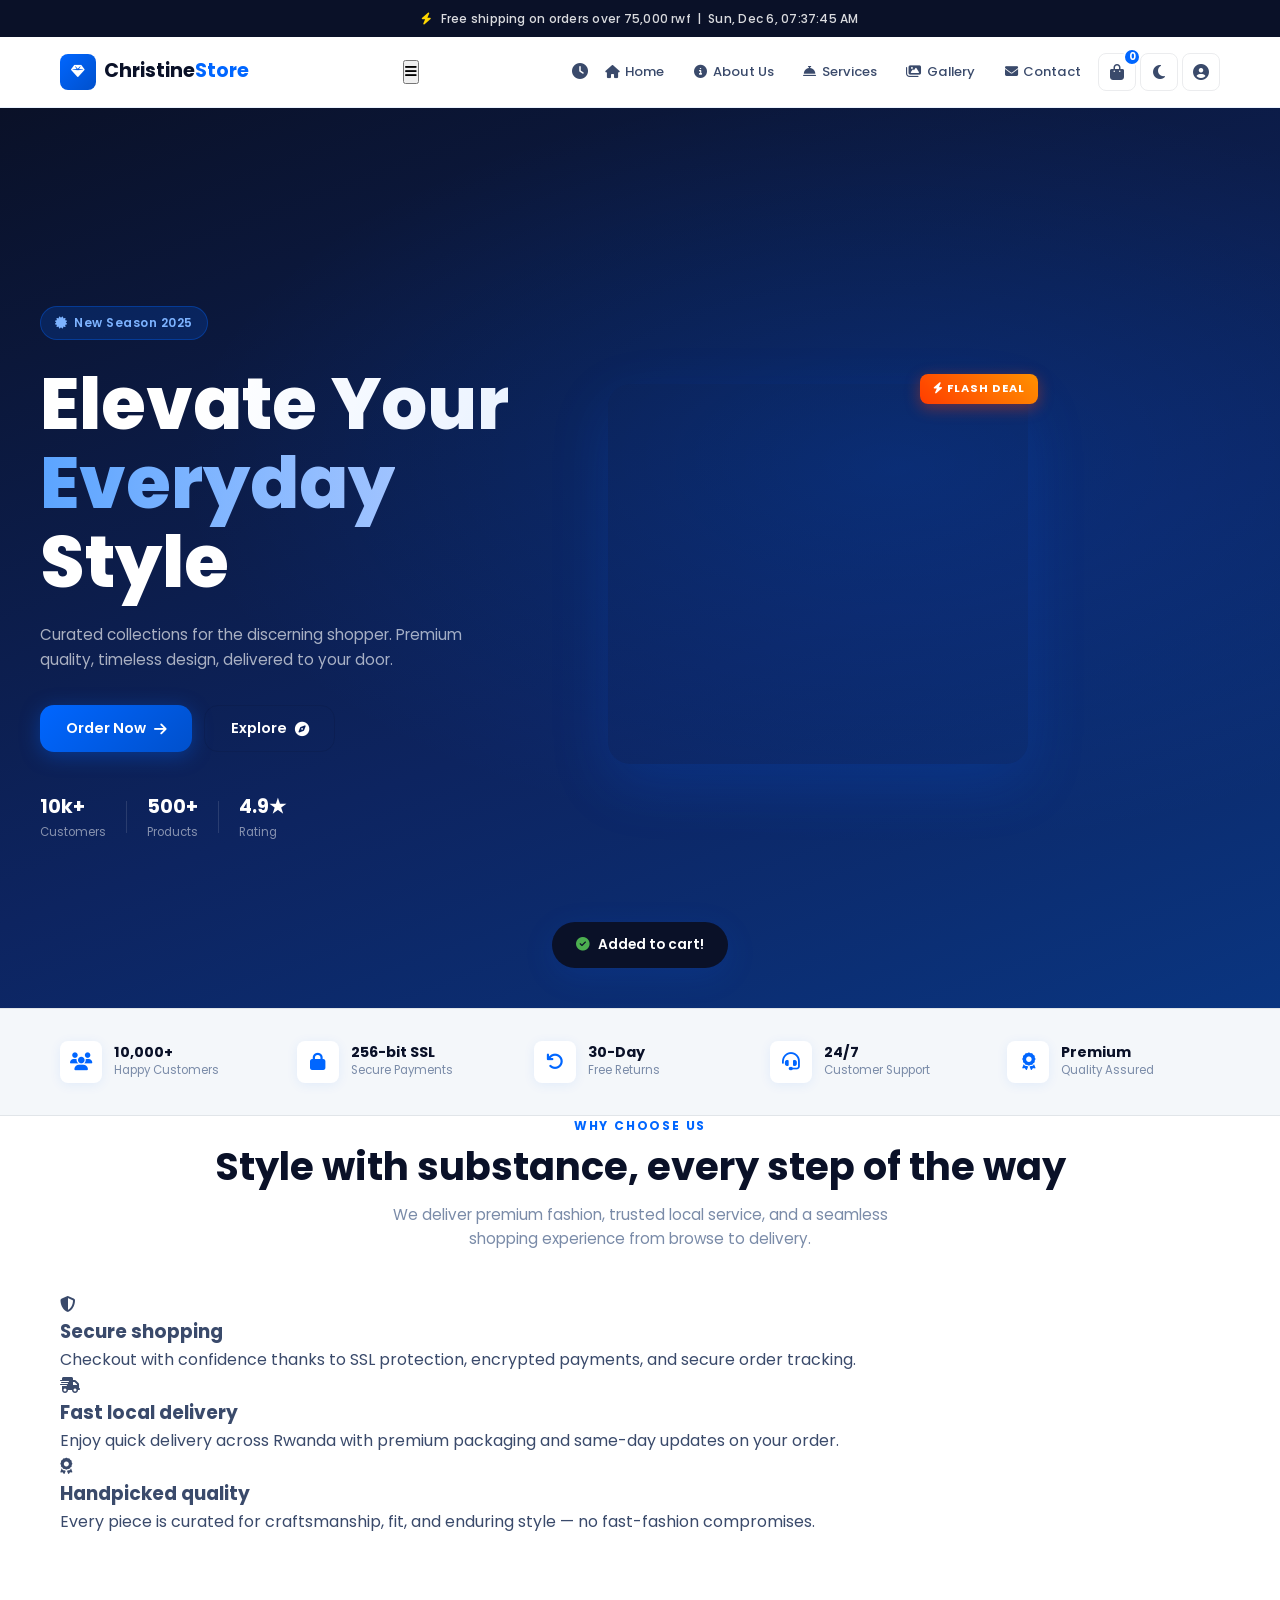
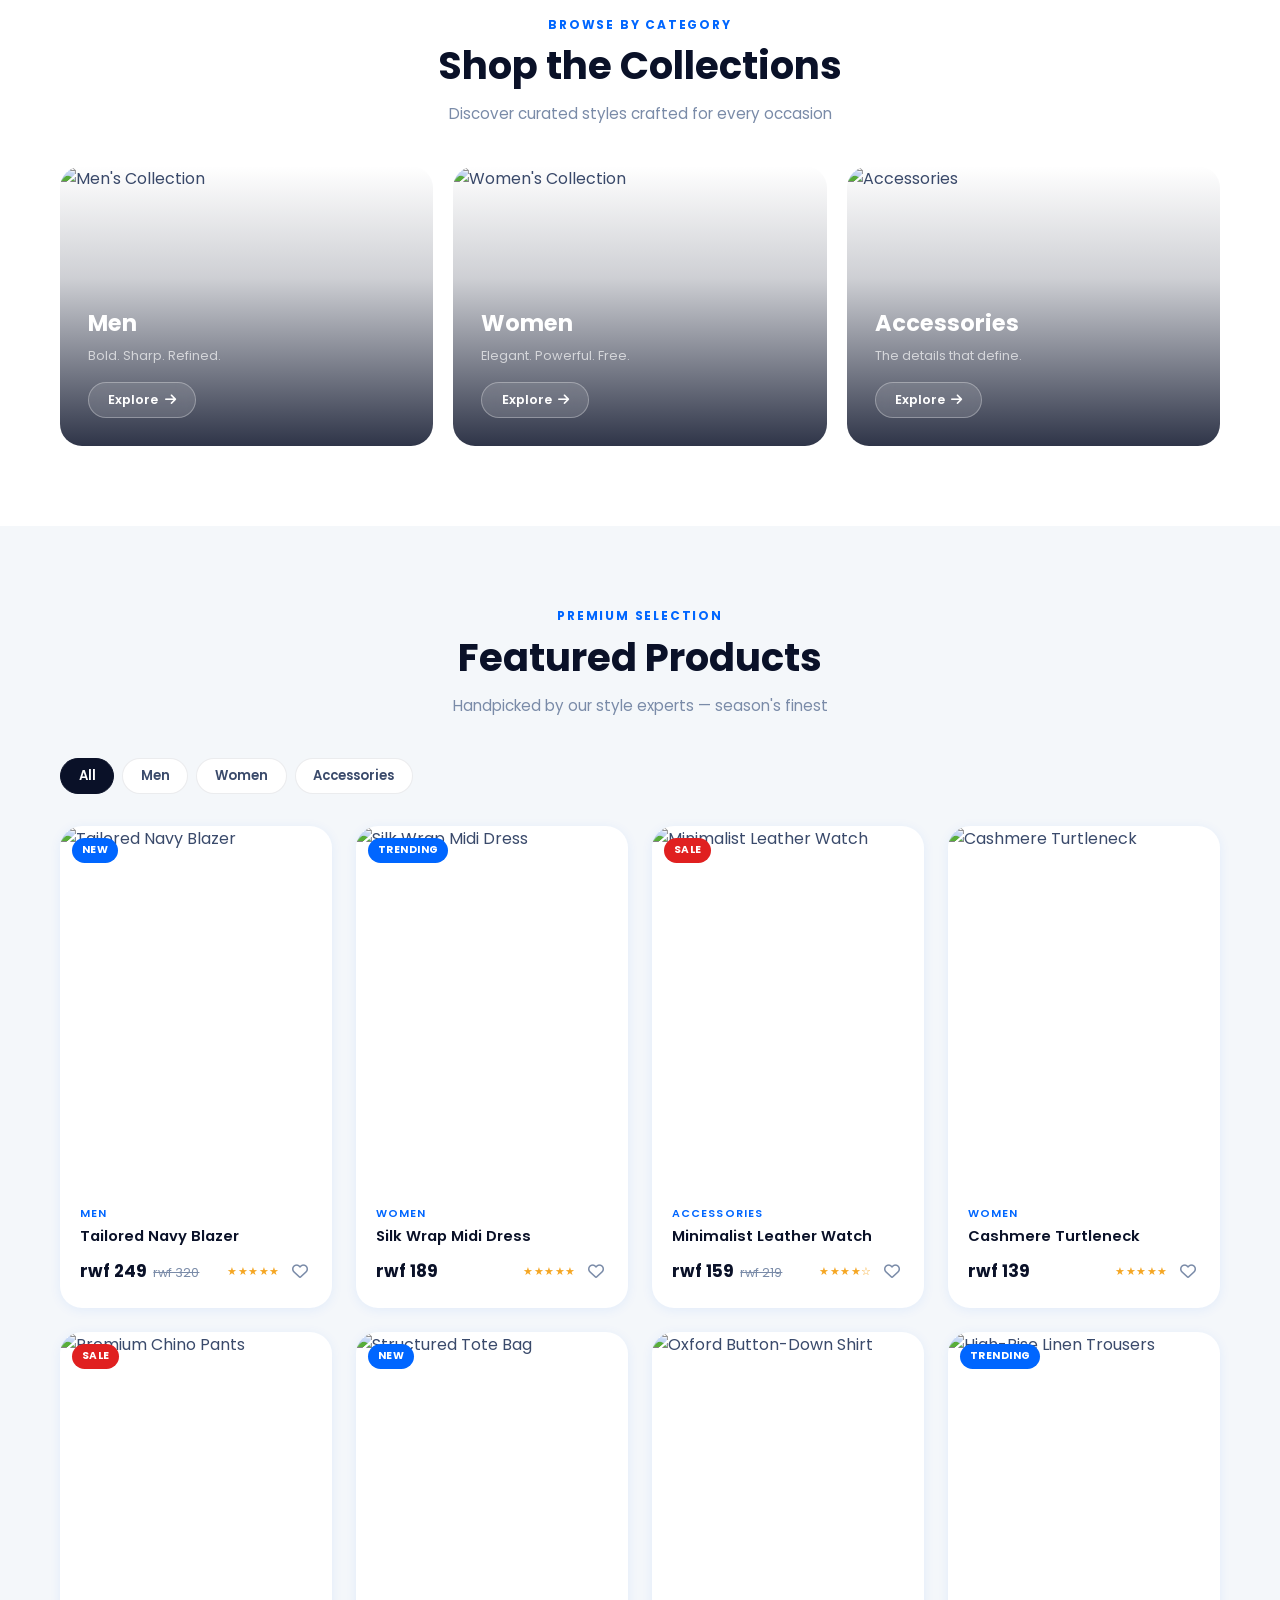
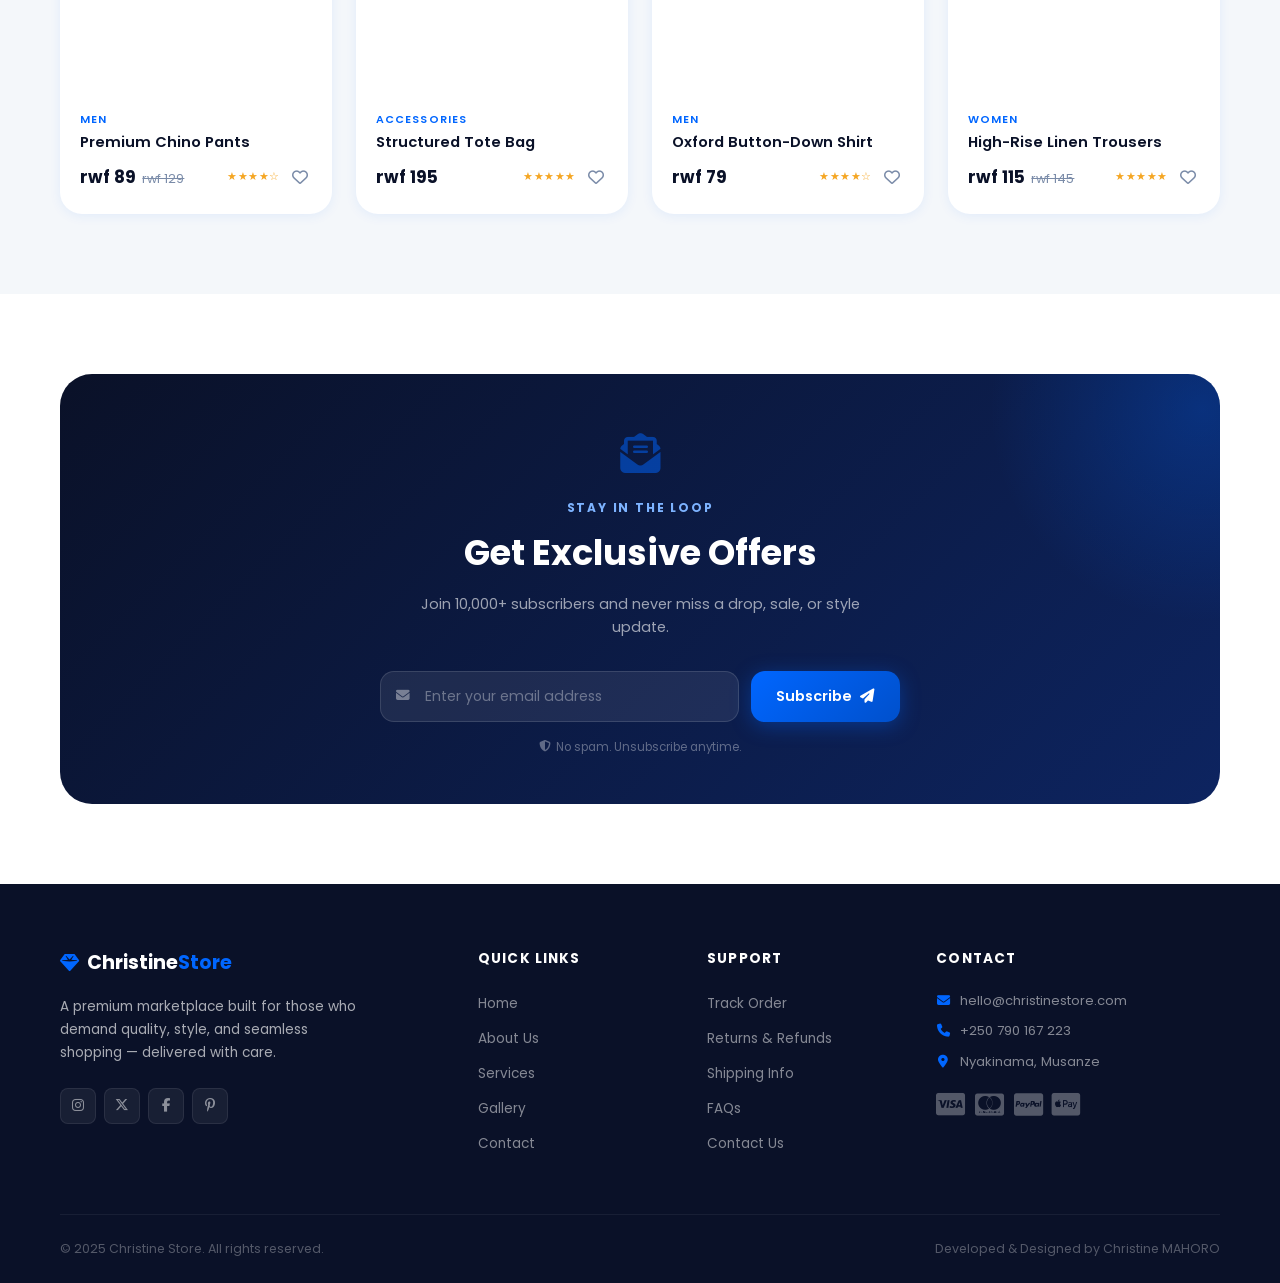
==== commit 423d948f: "Add files via upload" ====
--- a/index.html
+++ b/index.html
@@ -11,7 +11,6 @@
   <link rel="stylesheet" href="css/styles.css" />
 </head>
 <body>
-
   <!-- ANNOUNCEMENT BAR -->
   <div class="announcement-bar">
     <span><i class="fas fa-bolt"></i> Free shipping on orders over 75,000 rwf &nbsp;|&nbsp; </span>
@@ -21,19 +20,28 @@
   <!-- NAVBAR -->
   <header class="navbar" id="navbar">
     <div class="nav-container">
-      <a href="#" class="nav-logo">
+      <a href="index.html" class="nav-logo">
         <span class="logo-icon"><i class="fas fa-gem"></i></span>
         <span class="logo-text">Christine<span class="logo-accent">Store</span></span>
       </a>
+      <button class="hamburger" id="hamburger" aria-label="Toggle menu">
+        <i class="fas fa-bars"></i>
+      </button>
       <nav class="nav-links">
-        <a href="#categories" class="nav-link"><i class="fas fa-th-large"></i><span>Shop</span></a>
-        <a href="#products" class="nav-link"><i class="fas fa-star"></i><span>New</span></a>
-        <a href="#newsletter" class="nav-link"><i class="fas fa-tag"></i><span>Deals</span></a>
+        <span class="nav-time" id="nav-time"><i class="fas fa-clock"></i> <span class="nav-time-value"></span></span>
+        <a href="index.html" class="nav-link"><i class="fas fa-home"></i><span>Home</span></a>
+        <a href="about.html" class="nav-link"><i class="fas fa-info-circle"></i><span>About Us</span></a>
+        <a href="services.html" class="nav-link"><i class="fas fa-concierge-bell"></i><span>Services</span></a>
+        <a href="gallery.html" class="nav-link"><i class="fas fa-images"></i><span>Gallery</span></a>
+        <a href="contact.html" class="nav-link"><i class="fas fa-envelope"></i><span>Contact</span></a>
         <button class="nav-icon-btn" id="cart-btn">
           <i class="fas fa-shopping-bag"></i>
           <span class="badge" id="cart-badge">0</span>
         </button>
-        <button class="nav-icon-btn" id="user-btn">
+        <button class="nav-icon-btn theme-toggle" id="theme-toggle" aria-label="Toggle theme">
+          <i class="fas fa-moon"></i>
+        </button>
+        <button class="nav-icon-btn" id="user-btn" aria-label="Open login form">
           <i class="fas fa-user-circle"></i>
         </button>
       </nav>
@@ -126,6 +134,34 @@
     </div>
   </section>
 
+  <!-- WHY CHOOSE US -->
+  <section class="why-us">
+    <div class="container">
+      <div class="section-header">
+        <p class="section-label">Why Choose Us</p>
+        <h2 class="section-title">Style with substance, every step of the way</h2>
+        <p class="section-sub">We deliver premium fashion, trusted local service, and a seamless shopping experience from browse to delivery.</p>
+      </div>
+      <div class="feature-grid">
+        <div class="feature-card">
+          <div class="feature-icon"><i class="fas fa-shield-alt"></i></div>
+          <h3>Secure shopping</h3>
+          <p>Checkout with confidence thanks to SSL protection, encrypted payments, and secure order tracking.</p>
+        </div>
+        <div class="feature-card">
+          <div class="feature-icon"><i class="fas fa-truck-fast"></i></div>
+          <h3>Fast local delivery</h3>
+          <p>Enjoy quick delivery across Rwanda with premium packaging and same-day updates on your order.</p>
+        </div>
+        <div class="feature-card">
+          <div class="feature-icon"><i class="fas fa-award"></i></div>
+          <h3>Handpicked quality</h3>
+          <p>Every piece is curated for craftsmanship, fit, and enduring style — no fast-fashion compromises.</p>
+        </div>
+      </div>
+    </div>
+  </section>
+
   <!-- CATEGORY SPOTLIGHT -->
   <section class="categories" id="categories">
     <div class="container">
@@ -223,11 +259,11 @@
         <div class="footer-col">
           <h4>Quick Links</h4>
           <ul>
-            <li><a href="#home">Home</a></li>
-            <li><a href="#categories">Shop</a></li>
-            <li><a href="#products">New Arrivals</a></li>
-            <li><a href="#newsletter">Deals</a></li>
-            <li><a href="#">Lookbook</a></li>
+            <li><a href="index.html">Home</a></li>
+            <li><a href="about.html">About Us</a></li>
+            <li><a href="services.html">Services</a></li>
+            <li><a href="gallery.html">Gallery</a></li>
+            <li><a href="contact.html">Contact</a></li>
           </ul>
         </div>
         <div class="footer-col">
